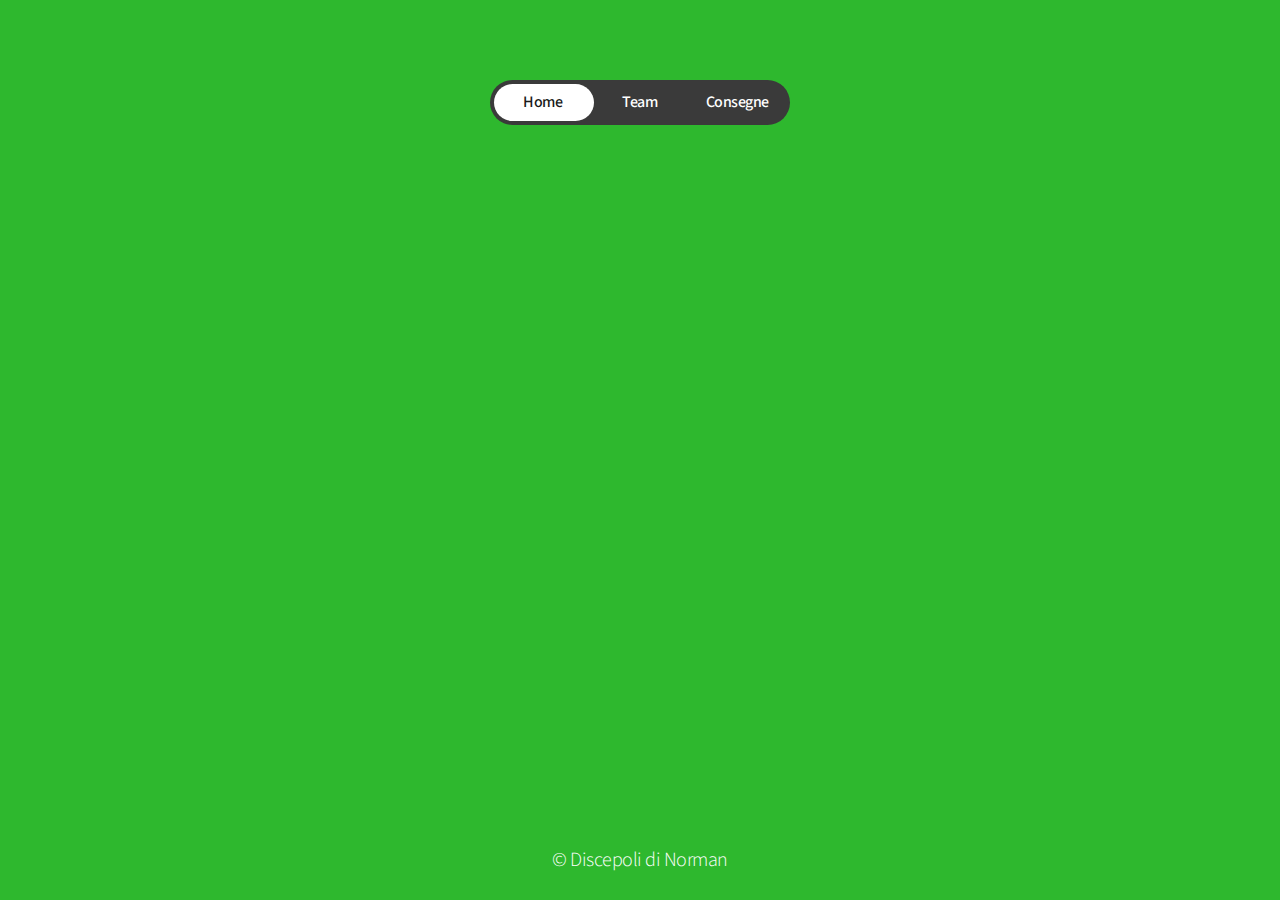
==== docs/index.html @ 9314a02c "pagine team consegne" ====
<!DOCTYPE HTML>
<!--
	Aerial by HTML5 UP
	html5up.net | @ajlkn
	Free for personal and commercial use under the CCA 3.0 license (html5up.net/license)
-->
<html>
	<head>
		<title>RePark</title>
		<meta charset="utf-8" />
		<meta name="viewport" content="width=device-width, initial-scale=1, user-scalable=no" />
		<link rel="stylesheet" href="assets/css/main.css" />
		<link rel="icon" type="image/x-icon" href="assets/css/images/favicon.ico">
		<noscript><link rel="stylesheet" href="assets/css/noscript.css" /></noscript>
	</head>
	<body class="is-preload" style="overflow: visible;">
		
		<div class="switch-container" id="switch" style="position: fixed;">
			<div class="switch-slider"></div>
			<div class="switch-options">
				<div class="switch-option active" data-option="work">Home</div>
				<div class="switch-option" data-option="info">Team</div>
				<div class="switch-option" data-option="contact">Consegne</div>
			</div>
		</div>
		

		<div class="content active" id="wrapper">
			<div id="bg"></div>

			<div id="overlay"></div>
			<div id="main">

				<!-- Header -->
					<header id="header">
						<div class="grid-container-home">	
							<div class="container-img" style="align-items: end;">
								<img  style="max-width: 100%; " src="assets/css/images/splashpc.png" alt="RePark App" />
							</div>
							<div  class="header-block">
								<h1>RePark</h1>
								<p style="font-weight: 900;" >Reimagine your park experience</p>
								<nav>
									<ul>
										<li><a href="#" class="icon brands fa-twitter"><span class="label">Twitter</span></a></li>
										<li><a href="#" class="icon brands fa-github"><span class="label">Github</span></a></li>
										<li><a href="#" class="icon solid fa-envelope"><span class="label">Email</span></a></li>
									</ul>
								</nav>
							</div>
						</div>
					</header>

				<!-- Footer -->
					<footer id="footer">
						<span class="copyright">&copy; Discepoli di Norman</span>
					</footer>

			</div>

		</div>
		<div id="team-content" class="content">
			<h2 style="color: black !important;">team Content</h2>
			<p style="color: black !important;">Questo è il contenuto della sezione Info. Qui puoi trovare informazioni generali sulla nostra azienda.Questo è il contenuto della sezione Info. Qui puoi trovare informazioni generali sulla nostra azienda.Questo è il contenuto della sezione Info. Qui puoi trovare informazioni generali sulla nostra azienda.Questo è il contenuto della sezione Info. Qui puoi trovare informazioni generali sulla nostra azienda.Questo è il contenuto della sezione Info. Qui puoi trovare informazioni generali sulla nostra azienda.Questo è il contenuto della sezione Info. Qui puoi trovare informazioni generali sulla nostra azienda.Questo è il contenuto della sezione Info. Qui puoi trovare informazioni generali sulla nostra azienda.Questo è il contenuto della sezione Info. Qui puoi trovare informazioni generali sulla nostra azienda.Questo è il contenuto della sezione Info. Qui puoi trovare informazioni generali sulla nostra azienda.Questo è il contenuto della sezione Info. Qui puoi trovare informazioni generali sulla nostra azienda.Questo è il contenuto della sezione Info. Qui puoi trovare informazioni generali sulla nostra azienda.Questo è il contenuto della sezione Info. Qui puoi trovare informazioni generali sulla nostra azienda.Questo è il contenuto della sezione Info. Qui puoi trovare informazioni generali sulla nostra azienda.Questo è il contenuto della sezione Info. Qui puoi trovare informazioni generali sulla nostra azienda.Questo è il contenuto della sezione Info. Qui puoi trovare informazioni generali sulla nostra azienda.</p>
		</div>
	
		<div id="consegne-content" class="content">
			<h2 style="color: black !important;">consegne Content</h2>
			<p style="color: black !important;">Questo è il contenuto della sezione Contact. Qui puoi trovare i nostri contatti e un modulo per raggiungerci.</p>
		</div>
		<script>
			window.onload = function() { document.body.classList.remove('is-preload'); }
			const switchEl = document.getElementById('switch');
			const sliderEl = switchEl.querySelector('.switch-slider');
			const optionsEl = switchEl.querySelectorAll('.switch-option');
			const contentEls = document.querySelectorAll('.content');

			switchEl.addEventListener('click', (e) => {
				const clickedOption = e.target.closest('.switch-option');
				if (!clickedOption) return;

				const newPosition = Array.from(optionsEl).indexOf(clickedOption);
				updateSwitch(newPosition);
				contentEls.forEach((content, index) => {
					content.classList.toggle('active', index === newPosition);
				});
			});

			function updateSwitch(position) {
				sliderEl.style.transform = `translateX(${position * 100}%)`;

				optionsEl.forEach((option, index) => {
					option.classList.toggle('active', index === position);
				});

				contentEls.forEach((content, index) => {
					content.classList.toggle('active', index === position);
				});
			}
		</script>
	</body>
</html>
---- docs/assets/css/main.css ----
@import url("https://fonts.googleapis.com/css?family=Source+Sans+Pro:300,900");
@import url("fontawesome-all.min.css");

/*
	Aerial by HTML5 UP
	html5up.net | @ajlkn
	Free for personal and commercial use under the CCA 3.0 license (html5up.net/license)
*/

html, body, div, span, applet, object,
iframe, h1, h2, h3, h4, h5, h6, p, blockquote,
pre, a, abbr, acronym, address, big, cite,
code, del, dfn, em, img, ins, kbd, q, s, samp,
small, strike, strong, sub, sup, tt, var, b,
u, i, center, dl, dt, dd, ol, ul, li, fieldset,
form, label, legend, table, caption, tbody,
tfoot, thead, tr, th, td, article, aside,
canvas, details, embed, figure, figcaption,
footer, header, hgroup, menu, nav, output, ruby,
section, summary, time, mark, audio, video {
	margin: 0;
	padding: 0;
	border: 0;
	font-size: 100%;
	font: inherit;
	vertical-align: baseline;}

article, aside, details, figcaption, figure,
footer, header, hgroup, menu, nav, section {
	display: block;}

body {
	line-height: 1;
}

ol, ul {
	list-style: none;
}

blockquote, q {
	quotes: none;
}

	blockquote:before, blockquote:after, q:before, q:after {
		content: '';
		content: none;
	}

table {
	border-collapse: collapse;
	border-spacing: 0;
}

body {
	-webkit-text-size-adjust: none;
}

mark {
	background-color: transparent;
	color: inherit;
}

input::-moz-focus-inner {
	border: 0;
	padding: 0;
}

input, select, textarea {
	-moz-appearance: none;
	-webkit-appearance: none;
	-ms-appearance: none;
	appearance: none;
}

/* Basic */

	html {
		box-sizing: border-box;
	}

	*, *:before, *:after {
		box-sizing: inherit;
	}

	body {
		background: #fff;
		overflow: hidden;
	}

		body.is-preload *, body.is-preload *:before, body.is-preload *:after {
			-moz-animation: none !important;
			-webkit-animation: none !important;
			-ms-animation: none !important;
			animation: none !important;
			-moz-transition: none !important;
			-webkit-transition: none !important;
			-ms-transition: none !important;
			transition: none !important;
		}

	body, input, select, textarea {
		color: #fff;
		font-family: 'Source Sans Pro', sans-serif;
		font-size: 15pt;
		font-weight: 300 !important;
		letter-spacing: -0.025em;
		line-height: 1.75em;
	}

	a {
		-moz-transition: border-color 0.2s ease-in-out;
		-webkit-transition: border-color 0.2s ease-in-out;
		-ms-transition: border-color 0.2s ease-in-out;
		transition: border-color 0.2s ease-in-out;
		border-bottom: dotted 1px;
		color: inherit;
		outline: 0;
		text-decoration: none;
	}

		a:hover {
			border-color: transparent;
		}

/* Icon */

	.icon {
		text-decoration: none;
		position: relative;
	}

		.icon:before {
			-moz-osx-font-smoothing: grayscale;
			-webkit-font-smoothing: antialiased;
			display: inline-block;
			font-style: normal;
			font-variant: normal;
			text-rendering: auto;
			line-height: 1;
			text-transform: none !important;
			font-family: 'Font Awesome 5 Free';
			font-weight: 400;
		}

		.icon > .label {
			display: none;
		}

		.icon.solid:before {
			font-weight: 900;
		}

		.icon.brands:before {
			font-family: 'Font Awesome 5 Brands';
		}

/* Wrapper */

	@-moz-keyframes wrapper {
		0% {
			opacity: 0;
		}

		100% {
			opacity: 1;
		}
	}

	@-webkit-keyframes wrapper {
		0% {
			opacity: 0;
		}

		100% {
			opacity: 1;
		}
	}

	@-ms-keyframes wrapper {
		0% {
			opacity: 0;
		}

		100% {
			opacity: 1;
		}
	}

	@keyframes wrapper {
		0% {
			opacity: 0;
		}

		100% {
			opacity: 1;
		}
	}

	#wrapper {
		-moz-animation: wrapper 3s forwards;
		-webkit-animation: wrapper 3s forwards;
		-ms-animation: wrapper 3s forwards;
		animation: wrapper 3s forwards;
		height: 100%;
		left: 0;
		opacity: 0;
		position: fixed;
		top: 0;
		width: 100%;
	}

/* BG */

	#bg {

		background: #2eb82e ;
		height: 100%;
		left: 0;
		opacity: 1;
		position: fixed;
		top: 0;
		background-size: 2250px auto;
		width: 6750px;
	}


/* Overlay */

	@-moz-keyframes overlay {
		0% {
			opacity: 0;
		}

		100% {
			opacity: 1;
		}
	}

	@-webkit-keyframes overlay {
		0% {
			opacity: 0;
		}

		100% {
			opacity: 1;
		}
	}

	@-ms-keyframes overlay {
		0% {
			opacity: 0;
		}

		100% {
			opacity: 1;
		}
	}

	@keyframes overlay {
		0% {
			opacity: 0;
		}

		100% {
			opacity: 1;
		}
	}

	#overlay {
		-moz-animation: overlay 1.5s 1.5s forwards;
		-webkit-animation: overlay 1.5s 1.5s forwards;
		-ms-animation: overlay 1.5s 1.5s forwards;
		animation: overlay 1.5s 1.5s forwards;
		background-attachment: fixed, fixed;
		background-image: url("images/overlay-pattern.png"), url("images/overlay.svg");
		background-position: top left, center center;
		background-repeat: repeat, no-repeat;
		background-size: auto, cover;
		height: 100%;
		left: 0;
		opacity: 0;
		position: fixed;
		top: 0;
		width: 100%;
	}

/* Main */

	#main {
		height: 100%;
		left: 0;
		position: fixed;
		text-align: center;
		top: 0;
		width: 100%;
	}

		#main:before {
			content: '';
			display: inline-block;
			height: 100%;
			margin-right: 0;
			vertical-align: middle;
			width: 1px;
		}

/* Header */

	@-moz-keyframes header {
		0% {
			-moz-transform: translate3d(0,1em,0);
			-webkit-transform: translate3d(0,1em,0);
			-ms-transform: translate3d(0,1em,0);
			transform: translate3d(0,1em,0);
			opacity: 0;
		}

		100% {
			-moz-transform: translate3d(0,0,0);
			-webkit-transform: translate3d(0,0,0);
			-ms-transform: translate3d(0,0,0);
			transform: translate3d(0,0,0);
			opacity: 1;
		}
	}

	@-webkit-keyframes header {
		0% {
			-moz-transform: translate3d(0,1em,0);
			-webkit-transform: translate3d(0,1em,0);
			-ms-transform: translate3d(0,1em,0);
			transform: translate3d(0,1em,0);
			opacity: 0;
		}

		100% {
			-moz-transform: translate3d(0,0,0);
			-webkit-transform: translate3d(0,0,0);
			-ms-transform: translate3d(0,0,0);
			transform: translate3d(0,0,0);
			opacity: 1;
		}
	}

	@-ms-keyframes header {
		0% {
			-moz-transform: translate3d(0,1em,0);
			-webkit-transform: translate3d(0,1em,0);
			-ms-transform: translate3d(0,1em,0);
			transform: translate3d(0,1em,0);
			opacity: 0;
		}

		100% {
			-moz-transform: translate3d(0,0,0);
			-webkit-transform: translate3d(0,0,0);
			-ms-transform: translate3d(0,0,0);
			transform: translate3d(0,0,0);
			opacity: 1;
		}
	}

	@keyframes header {
		0% {
			-moz-transform: translate3d(0,1em,0);
			-webkit-transform: translate3d(0,1em,0);
			-ms-transform: translate3d(0,1em,0);
			transform: translate3d(0,1em,0);
			opacity: 0;
		}

		100% {
			-moz-transform: translate3d(0,0,0);
			-webkit-transform: translate3d(0,0,0);
			-ms-transform: translate3d(0,0,0);
			transform: translate3d(0,0,0);
			opacity: 1;
		}
	}

	@-moz-keyframes nav-icons {
		0% {
			-moz-transform: translate3d(0,1em,0);
			-webkit-transform: translate3d(0,1em,0);
			-ms-transform: translate3d(0,1em,0);
			transform: translate3d(0,1em,0);
			opacity: 0;
		}

		100% {
			-moz-transform: translate3d(0,0,0);
			-webkit-transform: translate3d(0,0,0);
			-ms-transform: translate3d(0,0,0);
			transform: translate3d(0,0,0);
			opacity: 1;
		}
	}

	@-webkit-keyframes nav-icons {
		0% {
			-moz-transform: translate3d(0,1em,0);
			-webkit-transform: translate3d(0,1em,0);
			-ms-transform: translate3d(0,1em,0);
			transform: translate3d(0,1em,0);
			opacity: 0;
		}

		100% {
			-moz-transform: translate3d(0,0,0);
			-webkit-transform: translate3d(0,0,0);
			-ms-transform: translate3d(0,0,0);
			transform: translate3d(0,0,0);
			opacity: 1;
		}
	}

	@-ms-keyframes nav-icons {
		0% {
			-moz-transform: translate3d(0,1em,0);
			-webkit-transform: translate3d(0,1em,0);
			-ms-transform: translate3d(0,1em,0);
			transform: translate3d(0,1em,0);
			opacity: 0;
		}

		100% {
			-moz-transform: translate3d(0,0,0);
			-webkit-transform: translate3d(0,0,0);
			-ms-transform: translate3d(0,0,0);
			transform: translate3d(0,0,0);
			opacity: 1;
		}
	}

	@keyframes nav-icons {
		0% {
			-moz-transform: translate3d(0,1em,0);
			-webkit-transform: translate3d(0,1em,0);
			-ms-transform: translate3d(0,1em,0);
			transform: translate3d(0,1em,0);
			opacity: 0;
		}

		100% {
			-moz-transform: translate3d(0,0,0);
			-webkit-transform: translate3d(0,0,0);
			-ms-transform: translate3d(0,0,0);
			transform: translate3d(0,0,0);
			opacity: 1;
		}
	}

	#header {
		-moz-animation: header 1s 0.25s forwards;
		-webkit-animation: header 1s 0.25s forwards;
		-ms-animation: header 1s 0.25s forwards;
		animation: header 1s 0.25s forwards;
		-moz-backface-visibility: hidden;
		-webkit-backface-visibility: hidden;
		-ms-backface-visibility: hidden;
		backface-visibility: hidden;
		-moz-transform: translate3d(0,0,0);
		-webkit-transform: translate3d(0,0,0);
		-ms-transform: translate3d(0,0,0);
		transform: translate3d(0,0,0);
		cursor: default;
		display: inline-block;
		opacity: 0;
		position: relative;
		top: 2em;
		vertical-align: middle;
		width: 90%;
	}


		#header h1 {
			font-size: 4.35em;
			font-weight: 900;
			letter-spacing: -0.035em;
			line-height: 1em;
		}

		#header p {
			font-size: 1.25em;
			margin: 0.75em 0 0.25em 0;
			opacity: 0.75;
		}

		#header nav {
			margin: 1.5em 0 0 0;
		}

			#header nav li {
				-moz-animation: nav-icons 0.5s ease-in-out forwards;
				-webkit-animation: nav-icons 0.5s ease-in-out forwards;
				-ms-animation: nav-icons 0.5s ease-in-out forwards;
				animation: nav-icons 0.5s ease-in-out forwards;
				-moz-backface-visibility: hidden;
				-webkit-backface-visibility: hidden;
				-ms-backface-visibility: hidden;
				backface-visibility: hidden;
				-moz-transform: translate3d(0,0,0);
				-webkit-transform: translate3d(0,0,0);
				-ms-transform: translate3d(0,0,0);
				transform: translate3d(0,0,0);
				display: inline-block;
				height: 5.35em;
				line-height: 5.885em;
				opacity: 0;
				position: relative;
				top: 0;
				width: 5.35em;
			}

				#header nav li:nth-child(1) {
					-moz-animation-delay: 0.5s;
					-webkit-animation-delay: 0.5s;
					-ms-animation-delay: 0.5s;
					animation-delay: 0.5s;
				}

				#header nav li:nth-child(2) {
					-moz-animation-delay: 0.75s;
					-webkit-animation-delay: 0.75s;
					-ms-animation-delay: 0.75s;
					animation-delay: 0.75s;
				}

				#header nav li:nth-child(3) {
					-moz-animation-delay: 1s;
					-webkit-animation-delay: 1s;
					-ms-animation-delay: 1s;
					animation-delay: 1s;
				}

				#header nav li:nth-child(4) {
					-moz-animation-delay: 1.25s;
					-webkit-animation-delay: 1.25s;
					-ms-animation-delay: 1.25s;
					animation-delay: 1.25s;
				}

				#header nav li:nth-child(5) {
					-moz-animation-delay: 1.5s;
					-webkit-animation-delay: 1.5s;
					-ms-animation-delay: 1.5s;
					animation-delay: 1.5s;
				}

				#header nav li:nth-child(6) {
					-moz-animation-delay: 1.75s;
					-webkit-animation-delay: 1.75s;
					-ms-animation-delay: 1.75s;
					animation-delay: 1.75s;
				}

				#header nav li:nth-child(7) {
					-moz-animation-delay: 2s;
					-webkit-animation-delay: 2s;
					-ms-animation-delay: 2s;
					animation-delay: 2s;
				}

				#header nav li:nth-child(8) {
					-moz-animation-delay: 2.25s;
					-webkit-animation-delay: 2.25s;
					-ms-animation-delay: 2.25s;
					animation-delay: 2.25s;
				}

				#header nav li:nth-child(9) {
					-moz-animation-delay: 2.5s;
					-webkit-animation-delay: 2.5s;
					-ms-animation-delay: 2.5s;
					animation-delay: 2.5s;
				}

				#header nav li:nth-child(10) {
					-moz-animation-delay: 2.75s;
					-webkit-animation-delay: 2.75s;
					-ms-animation-delay: 2.75s;
					animation-delay: 2.75s;
				}

			#header nav a {
				-webkit-tap-highlight-color: rgba(0, 0, 0, 0);
				-webkit-touch-callout: none;
				border: 0;
				display: inline-block;
			}

				#header nav a:before {
					-moz-transition: all 0.2s ease-in-out;
					-webkit-transition: all 0.2s ease-in-out;
					-ms-transition: all 0.2s ease-in-out;
					transition: all 0.2s ease-in-out;
					border-radius: 100%;
					border: solid 1px #fff;
					display: block;
					font-size: 1.75em;
					height: 2.5em;
					line-height: 2.5em;
					position: relative;
					text-align: center;
					top: 0;
					width: 2.5em;
				}

				#header nav a:hover {
					font-size: 1.1em;
				}

					#header nav a:hover:before {
						background-color: rgba(255, 255, 255, 0.175);
						color: #fff;
					}

				#header nav a:active {
					font-size: 0.95em;
					background: none;
				}

					#header nav a:active:before {
						background-color: rgba(255, 255, 255, 0.35);
						color: #fff;
					}

				#header nav a span {
					display: none;
				}

/* Footer */

	#footer {
		bottom: 0;
		cursor: default;
		height: 6em;
		left: 0;
		line-height: 8em;
		position: absolute;
		text-align: center;
		width: 100%;
	}

/* Wide */

	@media screen and (max-width: 625px) {

		/* Basic */

			body, input, select, textarea {
				font-size: 13pt;
			}

		/* BG */

			@-moz-keyframes bg {
				0% {
					-moz-transform: translate3d(0,0,0);
					-webkit-transform: translate3d(0,0,0);
					-ms-transform: translate3d(0,0,0);
					transform: translate3d(0,0,0);
				}

				100% {
					-moz-transform: translate3d(-1500px,0,0);
					-webkit-transform: translate3d(-1500px,0,0);
					-ms-transform: translate3d(-1500px,0,0);
					transform: translate3d(-1500px,0,0);
				}

	}

		@-webkit-keyframes bg {
			0% {
				-moz-transform: translate3d(0,0,0);
				-webkit-transform: translate3d(0,0,0);
				-ms-transform: translate3d(0,0,0);
				transform: translate3d(0,0,0);
			}

			100% {
				-moz-transform: translate3d(-1500px,0,0);
				-webkit-transform: translate3d(-1500px,0,0);
				-ms-transform: translate3d(-1500px,0,0);
				transform: translate3d(-1500px,0,0);
			}
			}

		@-ms-keyframes bg {
			0% {
				-moz-transform: translate3d(0,0,0);
				-webkit-transform: translate3d(0,0,0);
				-ms-transform: translate3d(0,0,0);
				transform: translate3d(0,0,0);
			}

			100% {
				-moz-transform: translate3d(-1500px,0,0);
				-webkit-transform: translate3d(-1500px,0,0);
				-ms-transform: translate3d(-1500px,0,0);
				transform: translate3d(-1500px,0,0);
			}
		}

		@keyframes bg {
			0% {
				-moz-transform: translate3d(0,0,0);
				-webkit-transform: translate3d(0,0,0);
				-ms-transform: translate3d(0,0,0);
				transform: translate3d(0,0,0);
			}

			100% {
				-moz-transform: translate3d(-1500px,0,0);
				-webkit-transform: translate3d(-1500px,0,0);
				-ms-transform: translate3d(-1500px,0,0);
				transform: translate3d(-1500px,0,0);
			}
		}

		#bg {
			background-size: 1500px auto;
			width: 4500px;
		} }

/* Normal */

	@media screen and (max-width: 625px) {

		/* Basic */

			body, input, select, textarea {
				font-size: 12pt;
			}

		/* BG */

			@-moz-keyframes bg {
				0% {
					-moz-transform: translate3d(0,0,0);
					-webkit-transform: translate3d(0,0,0);
					-ms-transform: translate3d(0,0,0);
					transform: translate3d(0,0,0);
				}

				100% {
					-moz-transform: translate3d(-750px,0,0);
					-webkit-transform: translate3d(-750px,0,0);
					-ms-transform: translate3d(-750px,0,0);
					transform: translate3d(-750px,0,0);
				}

	}

		@-webkit-keyframes bg {
			0% {
				-moz-transform: translate3d(0,0,0);
				-webkit-transform: translate3d(0,0,0);
				-ms-transform: translate3d(0,0,0);
				transform: translate3d(0,0,0);
			}

			100% {
				-moz-transform: translate3d(-750px,0,0);
				-webkit-transform: translate3d(-750px,0,0);
				-ms-transform: translate3d(-750px,0,0);
				transform: translate3d(-750px,0,0);
			}
			}

		@-ms-keyframes bg {
			0% {
				-moz-transform: translate3d(0,0,0);
				-webkit-transform: translate3d(0,0,0);
				-ms-transform: translate3d(0,0,0);
				transform: translate3d(0,0,0);
			}

			100% {
				-moz-transform: translate3d(-750px,0,0);
				-webkit-transform: translate3d(-750px,0,0);
				-ms-transform: translate3d(-750px,0,0);
				transform: translate3d(-750px,0,0);
			}
		}

		@keyframes bg {
			0% {
				-moz-transform: translate3d(0,0,0);
				-webkit-transform: translate3d(0,0,0);
				-ms-transform: translate3d(0,0,0);
				transform: translate3d(0,0,0);
			}

			100% {
				-moz-transform: translate3d(-750px,0,0);
				-webkit-transform: translate3d(-750px,0,0);
				-ms-transform: translate3d(-750px,0,0);
				transform: translate3d(-750px,0,0);
			}
		}

		#bg {
			background-size: 750px auto;
			width: 2250px;
		} }

/* Mobile */

	@media screen and (max-width: 625px) {

		/* Basic */

			body {
				min-width: 320px;
			}

			body, input, select, textarea {
				font-size: 11pt;
			}

		/* BG */

			@-moz-keyframes bg {
				0% {
					-moz-transform: translate3d(0,0,0);
					-webkit-transform: translate3d(0,0,0);
					-ms-transform: translate3d(0,0,0);
					transform: translate3d(0,0,0);
				}

				100% {
					-moz-transform: translate3d(-300px,0,0);
					-webkit-transform: translate3d(-300px,0,0);
					-ms-transform: translate3d(-300px,0,0);
					transform: translate3d(-300px,0,0);
				}

	}

		@-webkit-keyframes bg {
			0% {
				-moz-transform: translate3d(0,0,0);
				-webkit-transform: translate3d(0,0,0);
				-ms-transform: translate3d(0,0,0);
				transform: translate3d(0,0,0);
			}

			100% {
				-moz-transform: translate3d(-300px,0,0);
				-webkit-transform: translate3d(-300px,0,0);
				-ms-transform: translate3d(-300px,0,0);
				transform: translate3d(-300px,0,0);
			}
			}

		@-ms-keyframes bg {
			0% {
				-moz-transform: translate3d(0,0,0);
				-webkit-transform: translate3d(0,0,0);
				-ms-transform: translate3d(0,0,0);
				transform: translate3d(0,0,0);
			}

			100% {
				-moz-transform: translate3d(-300px,0,0);
				-webkit-transform: translate3d(-300px,0,0);
				-ms-transform: translate3d(-300px,0,0);
				transform: translate3d(-300px,0,0);
			}
		}

		@keyframes bg {
			0% {
				-moz-transform: translate3d(0,0,0);
				-webkit-transform: translate3d(0,0,0);
				-ms-transform: translate3d(0,0,0);
				transform: translate3d(0,0,0);
			}

			100% {
				-moz-transform: translate3d(-300px,0,0);
				-webkit-transform: translate3d(-300px,0,0);
				-ms-transform: translate3d(-300px,0,0);
				transform: translate3d(-300px,0,0);
			}
		}

		#bg {
			background-size: 300px auto;
			width: 900px;
		}

	/* Header */

		#header h1 {
			font-size: 2.5em;
		}

		#header p {
			font-size: 1em;
		}

		#header nav {
			font-size: 1em;
		}

			#header nav a:hover {
				font-size: 1em;
			}

			#header nav a:active {
				font-size: 1em;
			} }

/* Mobile (Portrait) */

	@media screen and (max-width: 625px) {

		/* BG */

			@-moz-keyframes bg {
				0% {
					-moz-transform: translate3d(0,0,0);
					-webkit-transform: translate3d(0,0,0);
					-ms-transform: translate3d(0,0,0);
					transform: translate3d(0,0,0);
				}

				100% {
					-moz-transform: translate3d(-412.5px,0,0);
					-webkit-transform: translate3d(-412.5px,0,0);
					-ms-transform: translate3d(-412.5px,0,0);
					transform: translate3d(-412.5px,0,0);
				}

	}

		@-webkit-keyframes bg {
			0% {
				-moz-transform: translate3d(0,0,0);
				-webkit-transform: translate3d(0,0,0);
				-ms-transform: translate3d(0,0,0);
				transform: translate3d(0,0,0);
			}

			100% {
				-moz-transform: translate3d(-412.5px,0,0);
				-webkit-transform: translate3d(-412.5px,0,0);
				-ms-transform: translate3d(-412.5px,0,0);
				transform: translate3d(-412.5px,0,0);
			}
			}

		@-ms-keyframes bg {
			0% {
				-moz-transform: translate3d(0,0,0);
				-webkit-transform: translate3d(0,0,0);
				-ms-transform: translate3d(0,0,0);
				transform: translate3d(0,0,0);
			}

			100% {
				-moz-transform: translate3d(-412.5px,0,0);
				-webkit-transform: translate3d(-412.5px,0,0);
				-ms-transform: translate3d(-412.5px,0,0);
				transform: translate3d(-412.5px,0,0);
			}
		}

		@keyframes bg {
			0% {
				-moz-transform: translate3d(0,0,0);
				-webkit-transform: translate3d(0,0,0);
				-ms-transform: translate3d(0,0,0);
				transform: translate3d(0,0,0);
			}

			100% {
				-moz-transform: translate3d(-412.5px,0,0);
				-webkit-transform: translate3d(-412.5px,0,0);
				-ms-transform: translate3d(-412.5px,0,0);
				transform: translate3d(-412.5px,0,0);
			}
		}

		#bg {
			background-size: 412.5px auto;
			width: 1237.5px;
		}

	/* Header */

		#header nav {
			padding: 0 1em;
		} }
		@media (max-width: 625px) {
			#header nav {
				padding: 0 0em;
			} 
		}




        .switch-container {
            background: rgb(58 58 58);
            border-radius: 100px;
            padding: 4px;
            position: relative;
            width: 300px;
            height: 45px;
			margin-left: calc(50% - 150px);
			margin-top: 80px;
			z-index: 10000;
            cursor: pointer;
        }

        .switch-slider {
            position: absolute;
            background: white;
            width:100px;
            height: calc(100% - 8px);
            border-radius: 100px;
            transition: transform 0.3s ease;
        }

        .switch-slider.center {
            transform: translateX(96%);
        }

        .switch-slider.right {
            transform: translateX(200%);
			padding-right: 5px;
			width:97px;
        }

        .switch-options {
            position: relative;
            display: flex;
            height: 100%;
        }

        .switch-option {
            flex: 1;
            display: flex;
            align-items: center;
            justify-content: center;
            color: white;
            font-size: 16px;
            font-weight: 500;
            z-index: 1000000000;
            transition: color 0.3s ease;
        }

        .switch-option.active {
            color: #1a1a1a;
        }
		.grid-container-home {
			display: grid;
			grid-template-columns: repeat(2, 1fr);
			gap: 10px;
		}
		@media (max-width: 625px) {
			.grid-container-home {
				display: grid;
				grid-template-columns: 1fr;
				gap: 10px;
			}
			.header-block{
				text-align: center;
				align-items: center;
			}
		}
		
		.grid-item {
			padding: 0px; /* Padding interno */
			text-align: center; /* Allineamento del testo */
		}
		
		
		@media (min-width: 625px) {
			.container-img{
				padding: 0px 80px 150px 20px;
			}
		}

		.header-block{
			text-align: left;
		}

		@media (max-width: 625px) {
			.header-block{
				text-align: center;
				align-items: center;
			}
		}

		.content {
            background: rgba(255, 255, 255, 0.1);
            padding: 20px;
            border-radius: 10px;
            max-width: 600px;
            width: 100%;
            display: none;
        }

        .content.active {
            display: contents;
        }
---- docs/assets/css/noscript.css ----
/*
	Aerial by HTML5 UP
	html5up.net | @ajlkn
	Free for personal and commercial use under the CCA 3.0 license (html5up.net/license)
*/

/* Wrapper */

	#wrapper {
		opacity: 1 !important;
	}

/* Overlay */

	#overlay {
		opacity: 1 !important;
	}

/* Header */

	#header {
		opacity: 1 !important;
	}

		#header nav li {
			opacity: 1 !important;
		}
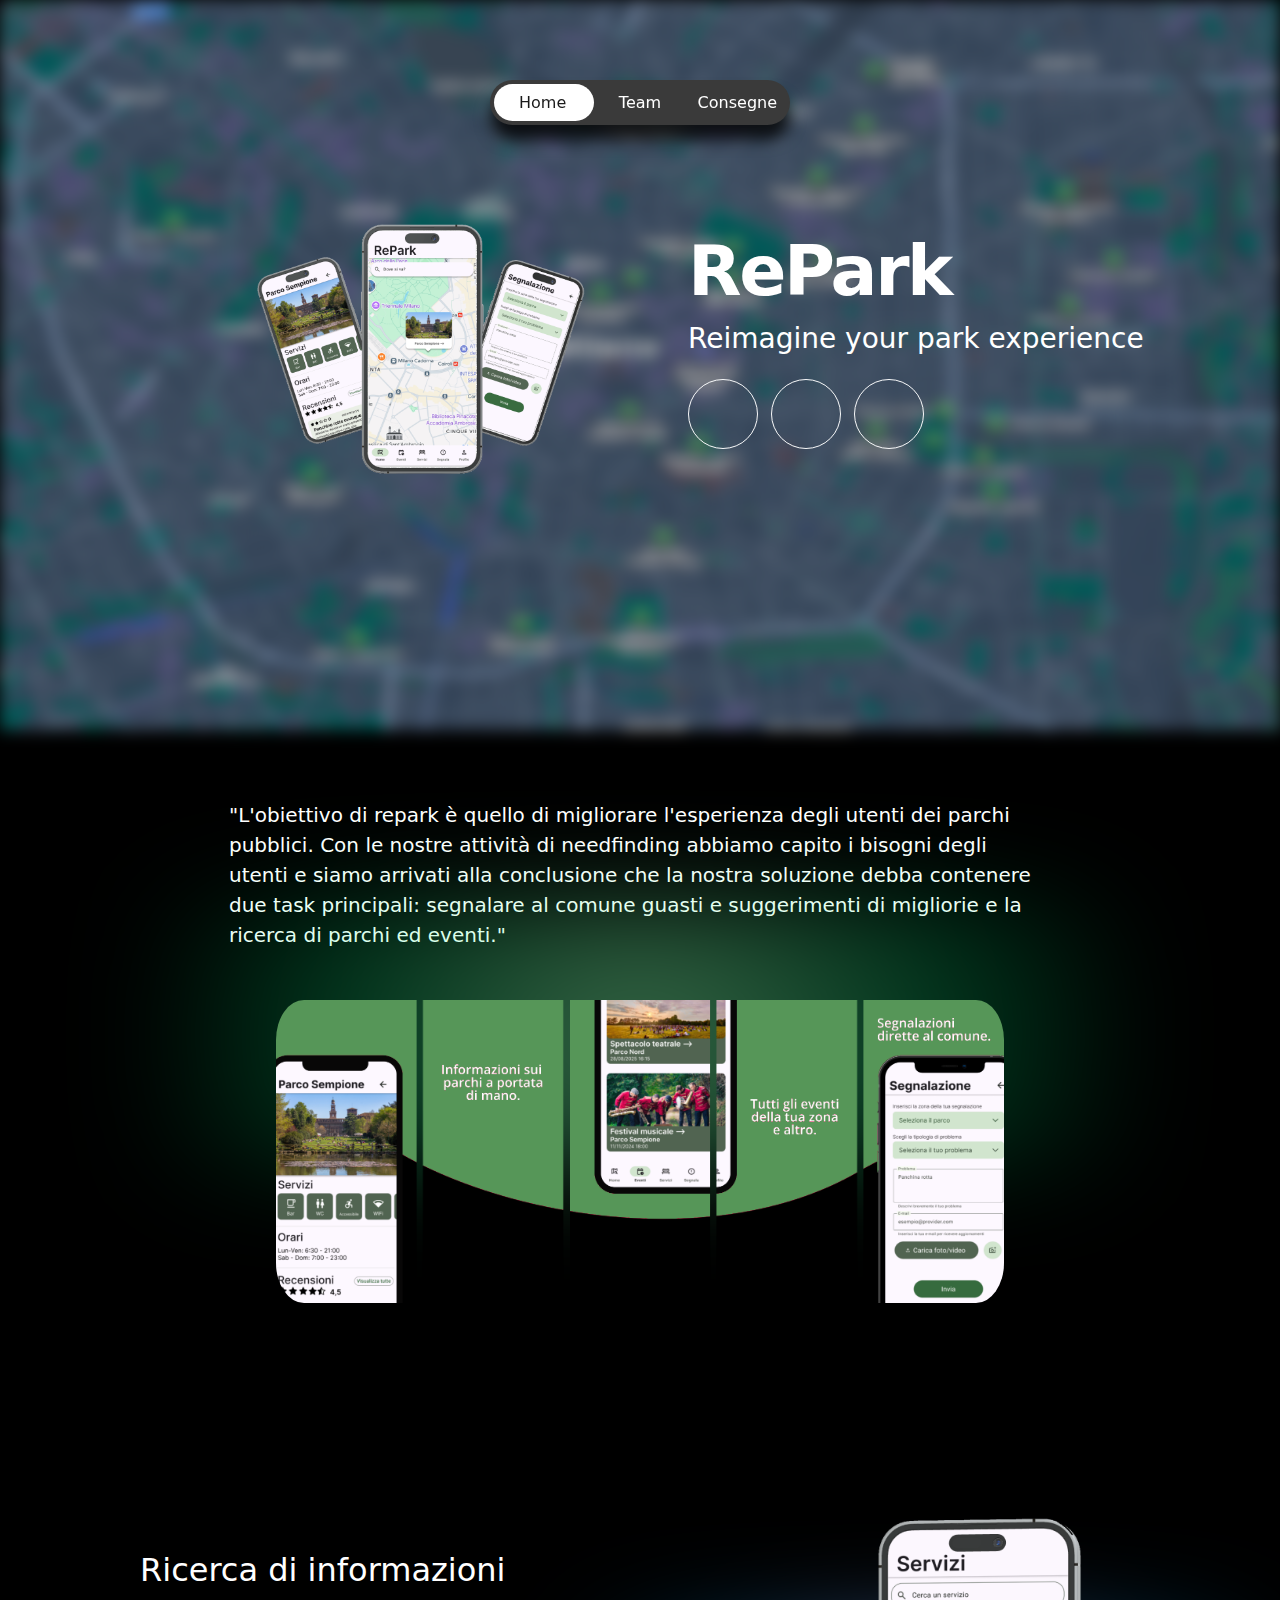
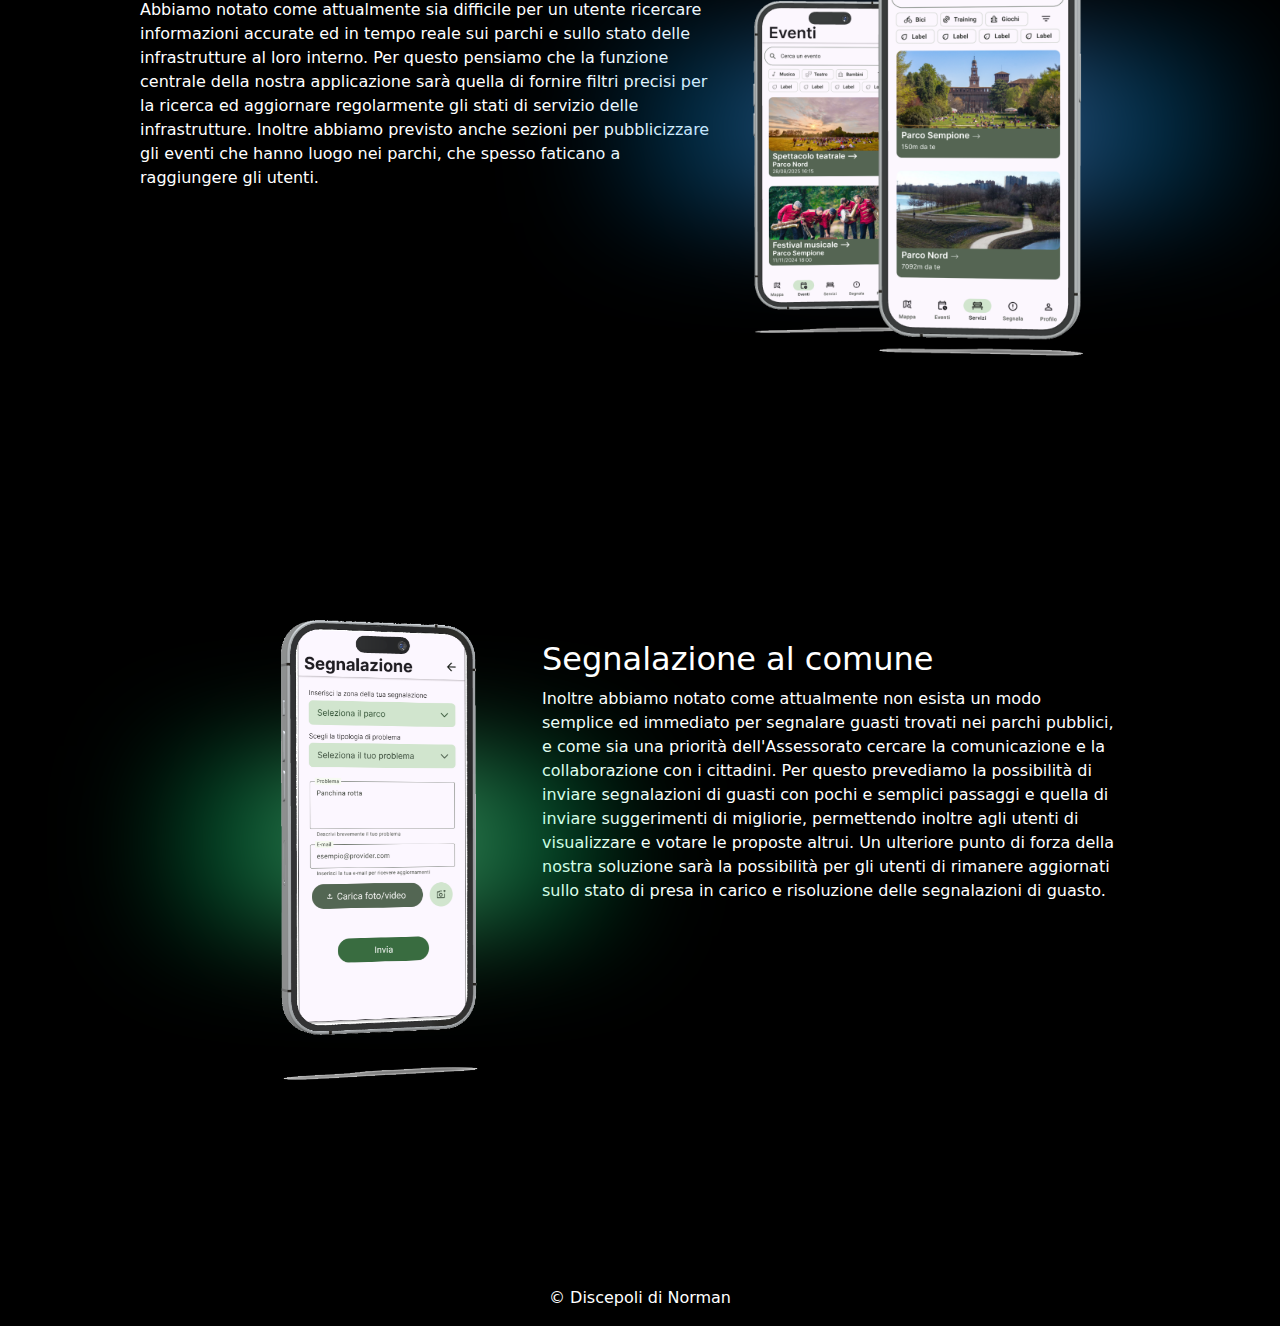
==== commit 0fee738b: "FINAL FLAAAASH" ====
--- a/docs/index.html
+++ b/docs/index.html
@@ -1,102 +1,219 @@
-<!DOCTYPE HTML>
-<!--
-	Aerial by HTML5 UP
-	html5up.net | @ajlkn
-	Free for personal and commercial use under the CCA 3.0 license (html5up.net/license)
--->
-<html>
-	<head>
-		<title>RePark</title>
-		<meta charset="utf-8" />
-		<meta name="viewport" content="width=device-width, initial-scale=1, user-scalable=no" />
-		<link rel="stylesheet" href="assets/css/main.css" />
-		<link rel="icon" type="image/x-icon" href="assets/css/images/favicon.ico">
-		<noscript><link rel="stylesheet" href="assets/css/noscript.css" /></noscript>
-	</head>
-	<body class="is-preload" style="overflow: visible;">
-		
-		<div class="switch-container" id="switch" style="position: fixed;">
-			<div class="switch-slider"></div>
-			<div class="switch-options">
-				<div class="switch-option active" data-option="work">Home</div>
-				<div class="switch-option" data-option="info">Team</div>
-				<div class="switch-option" data-option="contact">Consegne</div>
-			</div>
-		</div>
-		
-
-		<div class="content active" id="wrapper">
-			<div id="bg"></div>
-
-			<div id="overlay"></div>
-			<div id="main">
-
-				<!-- Header -->
-					<header id="header">
-						<div class="grid-container-home">	
-							<div class="container-img" style="align-items: end;">
-								<img  style="max-width: 100%; " src="assets/css/images/splashpc.png" alt="RePark App" />
-							</div>
-							<div  class="header-block">
-								<h1>RePark</h1>
-								<p style="font-weight: 900;" >Reimagine your park experience</p>
-								<nav>
-									<ul>
-										<li><a href="#" class="icon brands fa-twitter"><span class="label">Twitter</span></a></li>
-										<li><a href="#" class="icon brands fa-github"><span class="label">Github</span></a></li>
-										<li><a href="#" class="icon solid fa-envelope"><span class="label">Email</span></a></li>
-									</ul>
-								</nav>
-							</div>
-						</div>
-					</header>
-
-				<!-- Footer -->
-					<footer id="footer">
-						<span class="copyright">&copy; Discepoli di Norman</span>
-					</footer>
-
-			</div>
-
-		</div>
-		<div id="team-content" class="content">
-			<h2 style="color: black !important;">team Content</h2>
-			<p style="color: black !important;">Questo è il contenuto della sezione Info. Qui puoi trovare informazioni generali sulla nostra azienda.Questo è il contenuto della sezione Info. Qui puoi trovare informazioni generali sulla nostra azienda.Questo è il contenuto della sezione Info. Qui puoi trovare informazioni generali sulla nostra azienda.Questo è il contenuto della sezione Info. Qui puoi trovare informazioni generali sulla nostra azienda.Questo è il contenuto della sezione Info. Qui puoi trovare informazioni generali sulla nostra azienda.Questo è il contenuto della sezione Info. Qui puoi trovare informazioni generali sulla nostra azienda.Questo è il contenuto della sezione Info. Qui puoi trovare informazioni generali sulla nostra azienda.Questo è il contenuto della sezione Info. Qui puoi trovare informazioni generali sulla nostra azienda.Questo è il contenuto della sezione Info. Qui puoi trovare informazioni generali sulla nostra azienda.Questo è il contenuto della sezione Info. Qui puoi trovare informazioni generali sulla nostra azienda.Questo è il contenuto della sezione Info. Qui puoi trovare informazioni generali sulla nostra azienda.Questo è il contenuto della sezione Info. Qui puoi trovare informazioni generali sulla nostra azienda.Questo è il contenuto della sezione Info. Qui puoi trovare informazioni generali sulla nostra azienda.Questo è il contenuto della sezione Info. Qui puoi trovare informazioni generali sulla nostra azienda.Questo è il contenuto della sezione Info. Qui puoi trovare informazioni generali sulla nostra azienda.</p>
-		</div>
-	
-		<div id="consegne-content" class="content">
-			<h2 style="color: black !important;">consegne Content</h2>
-			<p style="color: black !important;">Questo è il contenuto della sezione Contact. Qui puoi trovare i nostri contatti e un modulo per raggiungerci.</p>
-		</div>
-		<script>
-			window.onload = function() { document.body.classList.remove('is-preload'); }
-			const switchEl = document.getElementById('switch');
-			const sliderEl = switchEl.querySelector('.switch-slider');
-			const optionsEl = switchEl.querySelectorAll('.switch-option');
-			const contentEls = document.querySelectorAll('.content');
-
-			switchEl.addEventListener('click', (e) => {
-				const clickedOption = e.target.closest('.switch-option');
-				if (!clickedOption) return;
-
-				const newPosition = Array.from(optionsEl).indexOf(clickedOption);
-				updateSwitch(newPosition);
-				contentEls.forEach((content, index) => {
-					content.classList.toggle('active', index === newPosition);
-				});
-			});
-
-			function updateSwitch(position) {
-				sliderEl.style.transform = `translateX(${position * 100}%)`;
-
-				optionsEl.forEach((option, index) => {
-					option.classList.toggle('active', index === position);
-				});
-
-				contentEls.forEach((content, index) => {
-					content.classList.toggle('active', index === position);
-				});
-			}
-		</script>
-	</body>
-</html>
+<!DOCTYPE html>
+<html lang="en" dir="ltr">
+    <head>
+      <meta charset="utf-8">
+      <title>RePark</title>
+      <link rel="icon" type="image/x-icon" href="assets/css/images/favicon.ico">
+
+      <!-- bootstrap css e js -->
+      <link href="https://cdn.jsdelivr.net/npm/bootstrap@5.3.3/dist/css/bootstrap.min.css" rel="stylesheet" integrity="sha384-QWTKZyjpPEjISv5WaRU9OFeRpok6YctnYmDr5pNlyT2bRjXh0JMhjY6hW+ALEwIH" crossorigin="anonymous">
+      <script src="https://cdn.jsdelivr.net/npm/bootstrap@5.3.3/dist/js/bootstrap.bundle.min.js" integrity="sha384-YvpcrYf0tY3lHB60NNkmXc5s9fDVZLESaAA55NDzOxhy9GkcIdslK1eN7N6jIeHz" crossorigin="anonymous"></script>
+
+      <!-- main css -->
+      <link rel="stylesheet" href="assets/css/main2.css" />
+
+      <!-- fontawesome -->
+      <script src="https://kit.fontawesome.com/7d62d2f55f.js" crossorigin="anonymous"></script>
+    </head>
+    <body>
+      <div class="switch-container" id="switch" style="position: fixed;">
+  			<div class="switch-slider"></div>
+  			<div class="switch-options">
+  				<div class="switch-option active" data-option="work">Home</div>
+  				<div class="switch-option" data-option="info">Team</div>
+  				<div class="switch-option" data-option="contact">Consegne</div>
+  			</div>
+  		</div>
+
+        <div class="content active">
+          <img class="mapbg" src="assets/css/images/mappa.png" alt="Mappa" style="position: absolute; top: 0; left: 0; width: 100%; height: 730px; z-index: -1; filter: blur(8px);">
+
+          <div class="container-fluid" style="padding-top:220px; color: rgb(255, 255, 255);">
+
+              <div class="row">
+
+                <!-- immagine repark -->
+                <div class="col-lg px-5 text-center">
+                  <div class="row imagehome" >
+                    <div class="col-3 col-lg-2"></div>
+                    <img  class="col-7 col-lg-9 image" src="assets/css/images/ayo.png" alt="RePark App" />
+                  </div>
+                </div>
+
+                <!-- titolo e bottoni -->
+                <div class="col-lg my-5 mt-lg-0 px-5 px-lg-0 pt-3">
+                  <div class="row">
+                    <div class="col-2 col-lg-0"></div>
+                    <div class="col-8 col-lg-12">
+                      <h1 class="title">RePark</h1>
+                      <h3 class="mt-3">Reimagine your park experience</h3>
+                      <button type="button" class="github btn btn-xl btn-outline-light btn-circle mt-3 "><i class="fa-brands fa-github"></i></button>
+                      <button type="button" class="figma1 btn btn-xl btn-outline-light btn-circle mt-3 mx-2"><i class="fa-brands fa-github"></i></button>
+                      <button type="button" class="figma2 btn btn-xl btn-outline-light btn-circle mt-3 "><i class="fa-brands fa-figma"></i></button>
+                    </div>
+                    <div class="col-2 col-lg-0"></div>
+                  </div>
+                </div>
+
+              </div>
+
+              <!-- descrizione progetto -->
+              <div class="row  " style="margin-left:calc(50% - 600px); width:1200px; margin-top:300px; margin-bottom: 100px;" >
+                <div class="col px-5" >
+                  
+                  <div class="row justify-content-center" style="margin-bottom:200px; position: relative; z-index: 1;">
+                    <div class="col-9">
+                      <p style="font-size: 20px; margin-bottom: 50px; z-index: 1;">"L'obiettivo di repark è quello di migliorare l'esperienza degli utenti dei parchi pubblici. Con le nostre attività di needfinding abbiamo capito i bisogni degli utenti e siamo arrivati alla conclusione che la nostra soluzione debba contenere due task principali: segnalare al comune guasti e suggerimenti di migliorie e la ricerca di parchi ed eventi."</p>
+                    </div>
+                    <div class="gradient-bg3"></div>
+                    <img class="col-8" src="assets/css/images/start.png" alt="Immagine di sfondo" style=" border-radius: 40px; z-index: 1;">
+                  </div>
+                  <div class="row justify-content-center"></div>
+                    
+                  </div>
+                  <div class="row" style="margin-bottom:200px; position: relative; z-index: 1;">
+                    <div class="col-7 mt-5" style="padding-left:100px;">
+                      <h2>Ricerca di informazioni</h2>
+                      <p>
+                        Abbiamo notato come attualmente sia difficile per un utente ricercare informazioni accurate ed in tempo reale sui parchi e sullo stato delle infrastrutture al loro interno. Per questo pensiamo che la funzione centrale della nostra applicazione sarà quella di fornire filtri precisi per la ricerca ed aggiornare regolarmente gli stati di servizio delle infrastrutture. Inoltre abbiamo previsto anche sezioni per pubblicizzare gli eventi che hanno luogo nei parchi, che spesso faticano a raggiungere gli utenti.
+                      </p>
+                    </div>
+                    <img class="col-4 col-lg-4 image" src="assets/css/images/Info_sm.png" alt="" style="z-index: 1;">
+                    <!-- Gradient Background -->
+                    <div class="gradient-bg"></div>
+                  </div>
+                  
+                  <div class="row justify-content-end mt-5" style="margin-bottom:100px; position: relative; z-index: 1;">
+                    <img class="col-4 col-lg-3 image" src="assets/css/images/report.png" alt=""style="z-index: 1;">
+                    <div class="col-7 mt-4" style="padding-right:100px;">
+                      <h2>Segnalazione al comune</h2>
+                      <p>
+                        Inoltre abbiamo notato come attualmente non esista un modo semplice ed immediato per segnalare guasti trovati nei parchi pubblici, e come sia una priorità dell'Assessorato cercare la comunicazione e la collaborazione con i cittadini. Per questo prevediamo la possibilità di inviare segnalazioni di guasti con pochi e semplici passaggi e quella di inviare suggerimenti di migliorie, permettendo inoltre agli utenti di visualizzare e votare le proposte altrui. Un ulteriore punto di forza della nostra soluzione sarà la possibilità per gli utenti di rimanere aggiornati sullo stato di presa in carico e risoluzione delle segnalazioni di guasto.
+                      </p>
+                    </div>
+                    <div class="gradient-bg2"></div>
+                  </div>
+
+                </div>
+              </div>
+
+              <!-- footer -->
+              <div class="row text-center">
+                <div class="col">
+                  <p class="">&copy; Discepoli di Norman</p>
+                </div>
+              </div>
+
+          </div>
+
+
+        </div>
+
+  		<div id="team-content" class="content">
+  			<div class="image-container">
+  				<img src="assets/css/images/beatles.JPG" alt="Beatles"  style="position: absolute; top: 150px; left: 0; width: 100%; height: 650px; z-index: -1; filter: blur(8px);" class="beatles">
+  				<div class="gradient-overlay"></div>
+  			</div>
+
+        <div class="container-fluid" style="padding-top:220px;">
+
+          <div class="row text-center justify-content-center">
+            <div class="col">
+              <h1 class="title">I Discepoli di Norman</h1>
+            </div>
+          </div>
+          <div class="row text-center justify-content-center mt-3">
+            <div class="col-8">
+              <h4>“Engineers and businesspeople are trained to solve problems. Designers are trained to discover the real problems. A brilliant solution to the wrong problem can be worse than no solution at all: solve the correct problem.” - Donald A. Norman</p>
+            </div>
+          </div>
+
+          <div class="row justify-content-center" style="padding-top:270px; margin-bottom: 150px;">
+            <div class="col-8" style="position: relative; z-index: 1;">
+              <div class="row row-cols-2 row-cols-lg-2" style="z-index: 1;">
+                <div class="col mb-5" style="z-index: 1;">
+                  <div class="card p-1" style="width: 100%; background-color: rgb(28, 28, 28); border-radius: 25px;">
+                    <img class="card-img-top" src="assets/css/images/beatles.JPG" alt="Card image cap">
+                    <div class="card-body">
+                      <p style="color: white;"><b>"The Normans"</b></p>
+                    </div>
+                  </div>
+                </div>
+                <div class="col mb-5" style="z-index: 1;">
+                  <div class="card p-1" style="width: 100%; background-color: rgb(28, 28, 28); border-radius: 25px;">
+                    <img class="card-img-top" src="assets/css/images/group_photo2.png" alt="Card image cap">
+                    <div class="card-body">
+                      <p style="color: white;"><b>Norman's coffee maker</b></p>
+                    </div>
+                  </div>
+                </div>
+                <div class="col mb-5" style="z-index: 1;">
+                  <div class="card p-1" style="width: 100%; background-color: rgb(28, 28, 28); border-radius: 25px;">
+                    <img class="card-img-top" src="assets/css/images/group_photo1.png" alt="Card image cap">
+                    <div class="card-body">
+                      <p style="color: white;"><b>Webex class</b></p>
+                    </div>
+                  </div>
+                </div>
+                <div class="col mb-5" style="z-index: 1;">
+                  <div class="card p-1" style="width: 100%; background-color: rgb(28, 28, 28); border-radius: 25px;">
+                    <img class="card-img-top" src="assets/css/images/group_photo3.png" alt="Card image cap">
+                    <div class="card-body">
+                      <p style="color: white;"><b>Ginew squad</b></p>
+                    </div>
+                  </div>
+                </div>
+              </div>
+              <div class="gradient-bg4"></div>
+            </div>
+          </div>
+          <!-- footer -->
+          <div class="row text-center">
+            <div class="col">
+              <p class="">&copy; Discepoli di Norman</p>
+            </div>
+          </div>
+        </div>
+
+
+
+  		</div>
+
+  		<div id="consegne-content" class="content">
+        <div class="row text-center">
+
+          <div class="items" style="margin-bottom: 300px; margin-top: 450px;">
+            <div class="item active">
+              <iframe src="assets/pdf/C1 - Needfinding.pdf" width="100%" height="600" style="border: none;"></iframe>
+            </div>
+            <div class=" item next">
+              <iframe src="assets/pdf/C2 - Raffinamento e Focus.pdf" width="100%" height="600" style="border: none;"></iframe>
+            </div>
+            <div class="item">
+              <iframe src="assets/pdf/C3 - Prototipi LF.pdf" width="100%" height="600" style="border: none;"></iframe>
+            </div>
+            <div class="item prev">
+              <iframe src="assets/pdf/C3 - Prototipi LF.pdf" width="100%" height="600" style="border: none;"></iframe>
+            </div>
+            
+            
+          </div>
+        </div>
+        <div class="row text-center" style="margin-bottom: 150px;">
+          <div class="button-container">
+            <button class="buttondx">Prossima consegna</button>
+          </div>
+        </div>
+        <!-- footer -->
+        <div class="row text-center">
+          <div class="col">
+            <p class="">&copy; Discepoli di Norman</p>
+          </div>
+        </div>
+  		</div>
+      
+
+      <!-- main js -->
+      <script src="assets/js/main.js"></script>
+    </body>
+</html>
--- a/docs/assets/css/main2.css
+++ b/docs/assets/css/main2.css
@@ -0,0 +1,378 @@
+/* Menù cambio pagina*/
+
+.switch-container {
+    background: rgb(58 58 58);
+    border-radius: 100px;
+    padding: 4px;
+    position: relative;
+    width: 300px;
+    height: 45px;
+    margin-left: calc(50% - 150px);
+    margin-top: 80px;
+    z-index: 10000;
+    cursor: pointer;
+    box-shadow: 0 15px 15px rgba(0,0,0,0.8);
+}
+
+
+.switch-slider {
+    position: absolute;
+    background: white;
+    width:100px;
+    height: calc(100% - 8px);
+    border-radius: 100px;
+    transition: transform 0.3s ease;
+}
+
+
+.switch-slider.center {
+    transform: translateX(96%);
+}
+
+
+.switch-slider.right {
+    transform: translateX(191%);
+    padding-right: 5px;
+    width:90px;
+}
+
+
+.switch-options {
+    position: relative;
+    display: flex;
+    height: 100%;
+}
+
+
+.switch-option {
+    flex: 1;
+    display: flex;
+    align-items: center;
+    justify-content: center;
+    color: white;
+    font-size: 16px;
+    font-weight: 500;
+    z-index: 1000000000;
+    transition: color 0.3s ease;
+}
+
+
+.switch-option.active {
+    color: #1a1a1a;
+}
+
+.content {
+    background: rgba(255, 255, 255, 0.1);
+    padding: 20px;
+    border-radius: 10px;
+    max-width: 600px;
+    width: 100%;
+    display: none;
+}
+
+
+.content.active {
+    display: contents;
+}
+
+
+/* fine menù cambio pagina*/
+
+/* css generale*/
+body{
+  background-color: black;
+  color: white;
+  font-weight: normal;
+  overflow-x: hidden;
+}
+
+/* fine css generale*/
+
+/* css pagina home*/
+
+.title{
+  font-size: 4.35em;
+  font-weight: 700;
+  letter-spacing: -0.035em;
+  line-height: 1em;
+}
+
+.btn-circle {
+  width: 30px;
+  height: 30px;
+  text-align: center;
+  padding: 6px 0;
+  font-size: 12px;
+  line-height: 1.428571429;
+  border-radius: 15px;
+}
+.btn-circle.btn-lg {
+  width: 50px;
+  height: 50px;
+  padding: 10px 16px;
+  font-size: 18px;
+  line-height: 1.33;
+  border-radius: 25px;
+}
+
+.btn-circle.btn-xl {
+  width: 70px;
+  height: 70px;
+  padding: 10px 16px;
+  font-size: 24px;
+  line-height: 1.33;
+  border-radius: 35px;
+}
+
+
+@media (min-width: 1200px) {
+  .imagehome{
+    justify-content: space-between;
+  }
+}
+@media (max-width: 1000px) {
+  .mapbg{
+    display: none;
+  }
+}
+/*fine css pagina home*/
+
+/*css switcher cellulare*/
+@media (max-width: 1100px) {
+  .switch-container {
+    background: rgb(58 58 58);
+    border-radius: 100px;
+    padding: 4px;
+    position: relative;
+    width: 600px;
+    height: 100px;
+    margin-left: calc(50% - 300px);
+    margin-top: 80px;
+    z-index: 10000;
+    cursor: pointer;
+  }
+
+  .switch-slider {
+    position: absolute;
+    background: white;
+    width:200px;
+    height: calc(100% - 8px);
+    border-radius: 100px;
+    transition: transform 0.3s ease;
+  }
+
+  .switch-slider.center {
+    transform: translateX(96%);
+  }
+
+  .switch-slider.right {
+    transform: translateX(196%);
+    padding-right: 5px;
+    width:90px;
+  }
+
+  .switch-options {
+    position: relative;
+    display: flex;
+    height: 100%;
+  }
+
+  .switch-option {
+    flex: 1;
+    display: flex;
+    align-items: center;
+    justify-content: center;
+    color: white;
+    font-size: 32px;
+    font-weight: 500;
+    z-index: 1000000000;
+    transition: color 0.3s ease;
+  }
+
+  .switch-option.active {
+    color: #1a1a1a;
+  }
+}
+
+/*pagina team pc*/
+.image-container {
+  position: relative; /* Rende il contenitore relativo per posizionare l'overlay */
+  width: 100%; /* Assicura che il contenitore prenda tutta la larghezza */
+}
+
+.gradient-overlay {
+  position: absolute;
+  bottom: -2px; /* Posiziona la sfumatura in basso */
+  left: 0;
+  right: 0;
+  height: 150px; /* Altezza della sfumatura */
+  background: linear-gradient(to top, black, black 50%, transparent); /* Gradiente da nero a trasparente */
+  z-index: 1; /* Assicurati che la sfumatura sia sopra l'immagine */
+}
+@media (min-width: 1200px) {
+  .beatles{
+    margin-top: -280px;
+  }
+}
+
+
+.gradient-bg {
+  position: absolute;
+  margin-top: 130px;
+  left: 75%;
+  transform: translateX(-50%);
+  width: 700px;
+  height: 190px;
+  z-index: 0; /* Dietro al contenuto */
+  background: radial-gradient(circle, rgba(135, 166, 250, 0.6) 0%, rgba(0, 162, 255, 0.3) 60%, rgba(0, 255, 157, 0) 100%);
+
+  filter: blur(50px); /* Per l'effetto sfocato */
+  pointer-events: none; /* Evita che il div interferisca con i clic */
+}
+.gradient-bg2 {
+  position: absolute;
+  margin-top: 130px;
+  left:30%;
+  transform: translateX(-50%);
+  width: 500px;
+  height: 190px;
+  z-index: 0; /* Dietro al contenuto */
+  background: radial-gradient(circle, rgba(135, 250, 171, 0.6) 0%, rgba(0, 255, 136, 0.3) 60%, rgba(0, 255, 157, 0) 100%);
+  filter: blur(50px); /* Per l'effetto sfocato */
+  pointer-events: none; /* Evita che il div interferisca con i clic */
+}
+.gradient-bg3 {
+  position: absolute;
+  margin-top: 100px;
+  left:50%;
+  transform: translateX(-50%);
+  width: 1000px;
+  height: 270px;
+  z-index: 0; /* Dietro al contenuto */
+  background: radial-gradient(circle, rgba(135, 250, 171, 0.4) 0%, rgba(0, 255, 136, 0.2) 60%, rgba(0, 255, 157, 0) 100%);
+  filter: blur(50px); /* Per l'effetto sfocato */
+  pointer-events: none; /* Evita che il div interferisca con i clic */
+}
+.gradient-bg4 {
+  position: absolute;
+  top: 20%;
+  left:50%;
+  transform: translateX(-50%);
+  width: 80%;
+  height: 60%;
+  z-index: 0; /* Dietro al contenuto */
+  background: radial-gradient(circle, rgba(135, 166, 250, 0.4) 0%, rgba(0, 162, 255, 0.2) 60%, rgba(0, 255, 157, 0) 100%);
+  filter: blur(50px); /* Per l'effetto sfocato */
+  pointer-events: none; /* Evita che il div interferisca con i clic */
+}
+
+.card:hover {
+  transform: scale(1.03);
+  transition: transform 0.3s ease;
+}
+.card-img-top {
+  border-top-left-radius: 25px; /* Raggio per il bordo superiore sinistro */
+  border-top-right-radius: 25px; /* Raggio per il bordo superiore destro */
+}
+
+
+
+
+
+
+.items {
+  position: relative;
+  left: 50%;
+  transform: translate(-50%, -50%);
+}
+
+.items .item {
+  position: absolute;
+  top: 50%;
+  left: 50%;
+  transform: translate(-50%, -50%);
+  width: 900px;
+  height: 500px;
+  overflow: hidden;
+  transition: all 300ms ease-in-out;
+  z-index: -1;
+  opacity: 0;
+}
+
+.item img {
+  width: 100%;
+  height: 100%;
+  object-fit: cover;
+}
+
+.item.active {
+  opacity: 1;
+  z-index: 99;
+  box-shadow: 0px 0px 105px -35px rgba(0, 0, 0, 0.75);
+}
+
+.item.prev {
+  z-index: 2;
+  opacity: 0.25;
+  transform: translate(-125%, -50%) scale(0.90);
+}
+
+.item.next {
+  z-index: 2;
+  opacity: 0.25;
+  transform: translate(25%, -50%) scale(0.90);
+}
+
+.items .button-container {
+  position: absolute;
+  top: 50%;
+  left: 50%;
+  transform: translate(-50%, -50%);
+  width: 275px;
+  z-index: 100;
+}
+
+.button-container .button {
+  color: #fff;
+  font-size: 32px;
+  cursor: pointer;
+  position: relative;
+  opacity: 0.75;
+  transition: all 300ms ease-in-out;
+}
+
+.button-container .button:hover {
+  opacity: 1;
+}
+
+.button-container .button:before {
+  content: "";
+  position: absolute;
+  top: 50%;
+  left: 50%;
+  transform: translate(-50%, -50%);
+  width: 50px;
+  height: 50px;
+  background-color: rgba(0, 0, 0, 1);
+  border-radius: 50%;
+  z-index: -99;
+}
+
+.button-container .button:nth-child(1) {
+  float: left;
+  display: none;
+}
+
+.button-container .button:nth-child(2) {
+  float: right;
+}
+
+.buttondx{
+  color: white;
+  background-color: rgb(39, 125, 66);
+  width: 240px;
+  padding: 10px;
+  border-radius: 25px;
+  font-size: 20px;
+  font-weight: 500;
+}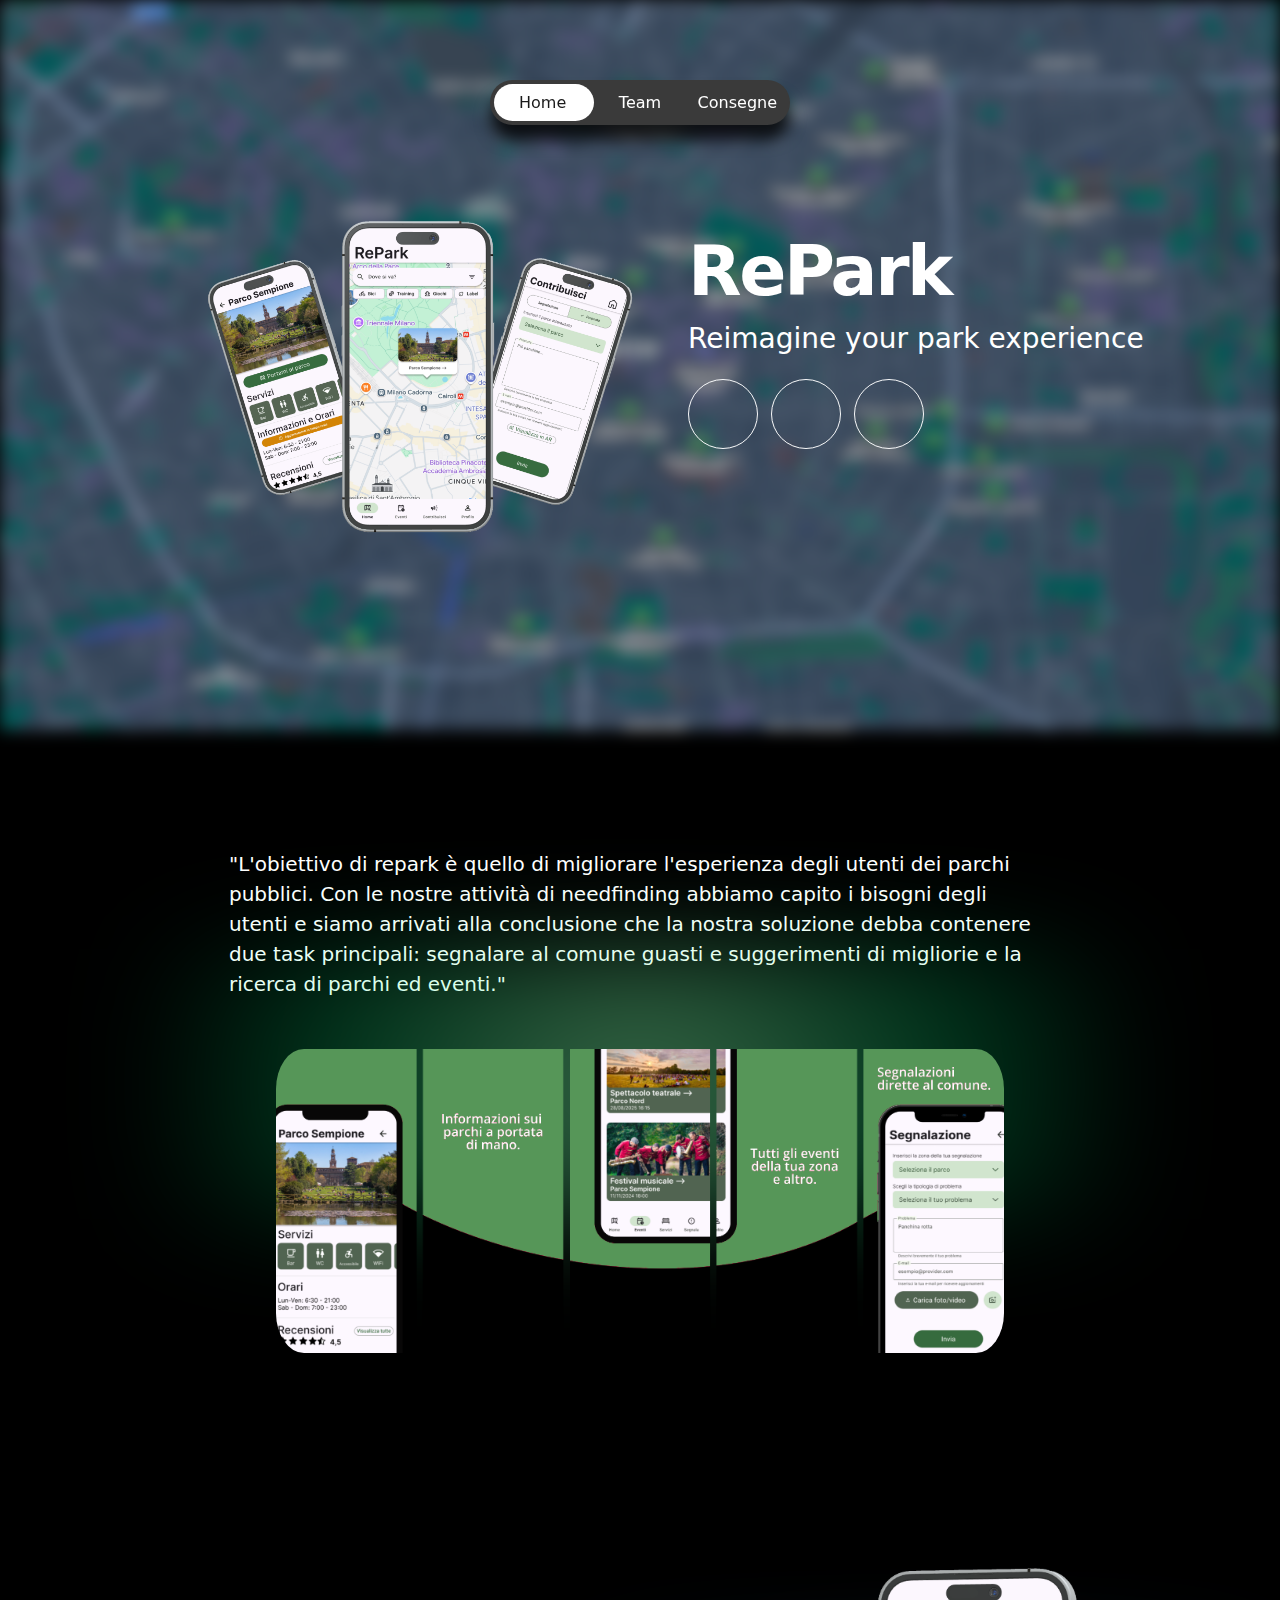
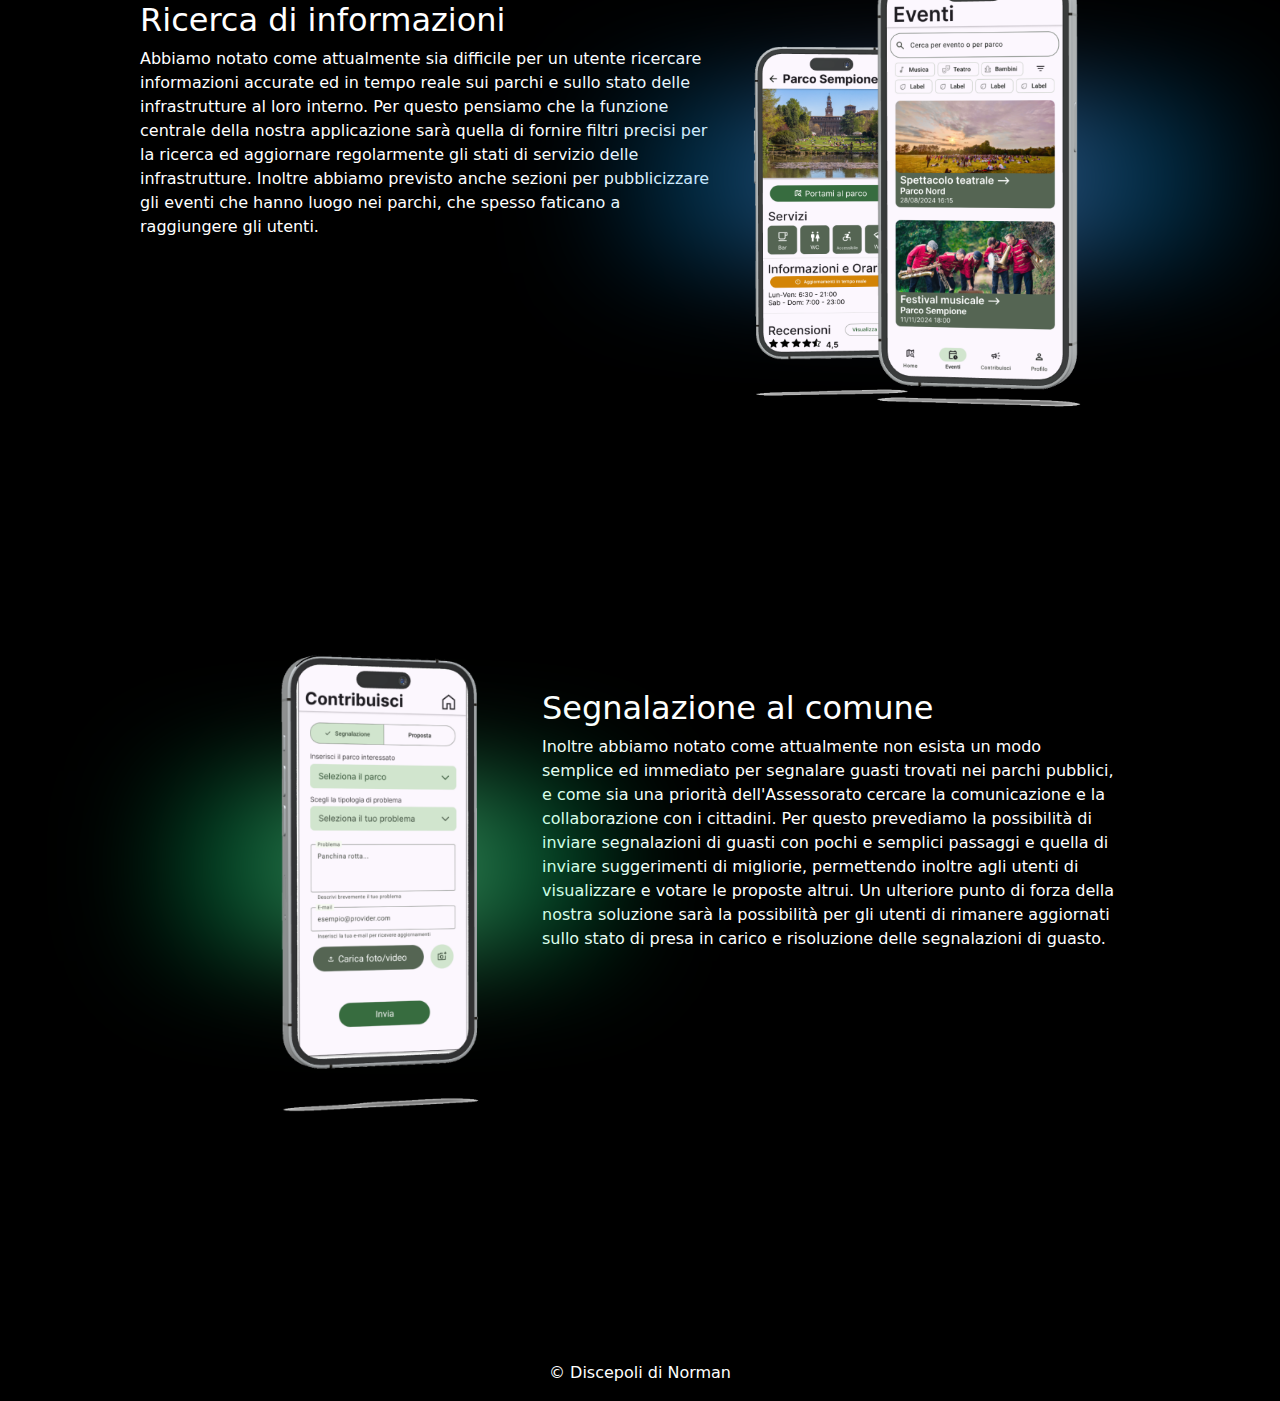
==== commit 407da9f8: "fix: website images" ====
--- a/docs/index.html
+++ b/docs/index.html
@@ -36,7 +36,7 @@
                 <div class="col-lg px-5 text-center">
                   <div class="row imagehome" >
                     <div class="col-3 col-lg-2"></div>
-                    <img  class="col-7 col-lg-9 image" src="assets/css/images/ayo.png" alt="RePark App" />
+                    <img  class="col-7 col-lg-9 image" src="assets/css/images/dash2.png" alt="RePark App" />
                   </div>
                 </div>
 
@@ -71,21 +71,21 @@
                   <div class="row justify-content-center"></div>
                     
                   </div>
-                  <div class="row" style="margin-bottom:200px; position: relative; z-index: 1;">
+                  <div class="row" style="margin-bottom:180px; position: relative; z-index: 1;">
                     <div class="col-7 mt-5" style="padding-left:100px;">
                       <h2>Ricerca di informazioni</h2>
                       <p>
                         Abbiamo notato come attualmente sia difficile per un utente ricercare informazioni accurate ed in tempo reale sui parchi e sullo stato delle infrastrutture al loro interno. Per questo pensiamo che la funzione centrale della nostra applicazione sarà quella di fornire filtri precisi per la ricerca ed aggiornare regolarmente gli stati di servizio delle infrastrutture. Inoltre abbiamo previsto anche sezioni per pubblicizzare gli eventi che hanno luogo nei parchi, che spesso faticano a raggiungere gli utenti.
                       </p>
                     </div>
-                    <img class="col-4 col-lg-4 image" src="assets/css/images/Info_sm.png" alt="" style="z-index: 1;">
+                    <img class="col-4 col-lg-4 image" src="assets/css/images/info.png" alt="" style="z-index: 1;">
                     <!-- Gradient Background -->
                     <div class="gradient-bg"></div>
                   </div>
                   
                   <div class="row justify-content-end mt-5" style="margin-bottom:100px; position: relative; z-index: 1;">
                     <img class="col-4 col-lg-3 image" src="assets/css/images/report.png" alt=""style="z-index: 1;">
-                    <div class="col-7 mt-4" style="padding-right:100px;">
+                    <div class="col-7 mt-5" style="padding-right:100px;">
                       <h2>Segnalazione al comune</h2>
                       <p>
                         Inoltre abbiamo notato come attualmente non esista un modo semplice ed immediato per segnalare guasti trovati nei parchi pubblici, e come sia una priorità dell'Assessorato cercare la comunicazione e la collaborazione con i cittadini. Per questo prevediamo la possibilità di inviare segnalazioni di guasti con pochi e semplici passaggi e quella di inviare suggerimenti di migliorie, permettendo inoltre agli utenti di visualizzare e votare le proposte altrui. Un ulteriore punto di forza della nostra soluzione sarà la possibilità per gli utenti di rimanere aggiornati sullo stato di presa in carico e risoluzione delle segnalazioni di guasto.
@@ -182,7 +182,7 @@
   		<div id="consegne-content" class="content">
         <div class="row text-center">
 
-          <div class="items" style="margin-bottom: 300px; margin-top: 450px;">
+          <div class="items" style="margin-bottom: 300px; margin-top: 400px;">
             <div class="item active">
               <iframe src="assets/pdf/C1 - Needfinding.pdf" width="100%" height="600" style="border: none;"></iframe>
             </div>
@@ -199,9 +199,15 @@
             
           </div>
         </div>
+        <div class="row text-center" style="margin-bottom: 20px;">
+          <div class="button-container">
+            <button class="buttondx">Prossima consegna</button>
+          </div>
+          
+        </div>
         <div class="row text-center" style="margin-bottom: 150px;">
           <div class="button-container">
-            <button class="buttondx">Prossima consegna</button>
+            <p style="color: grey; font-style: italic;">pdf pesanti il caricamento può richiedere qualche secondo</p>
           </div>
         </div>
         <!-- footer -->
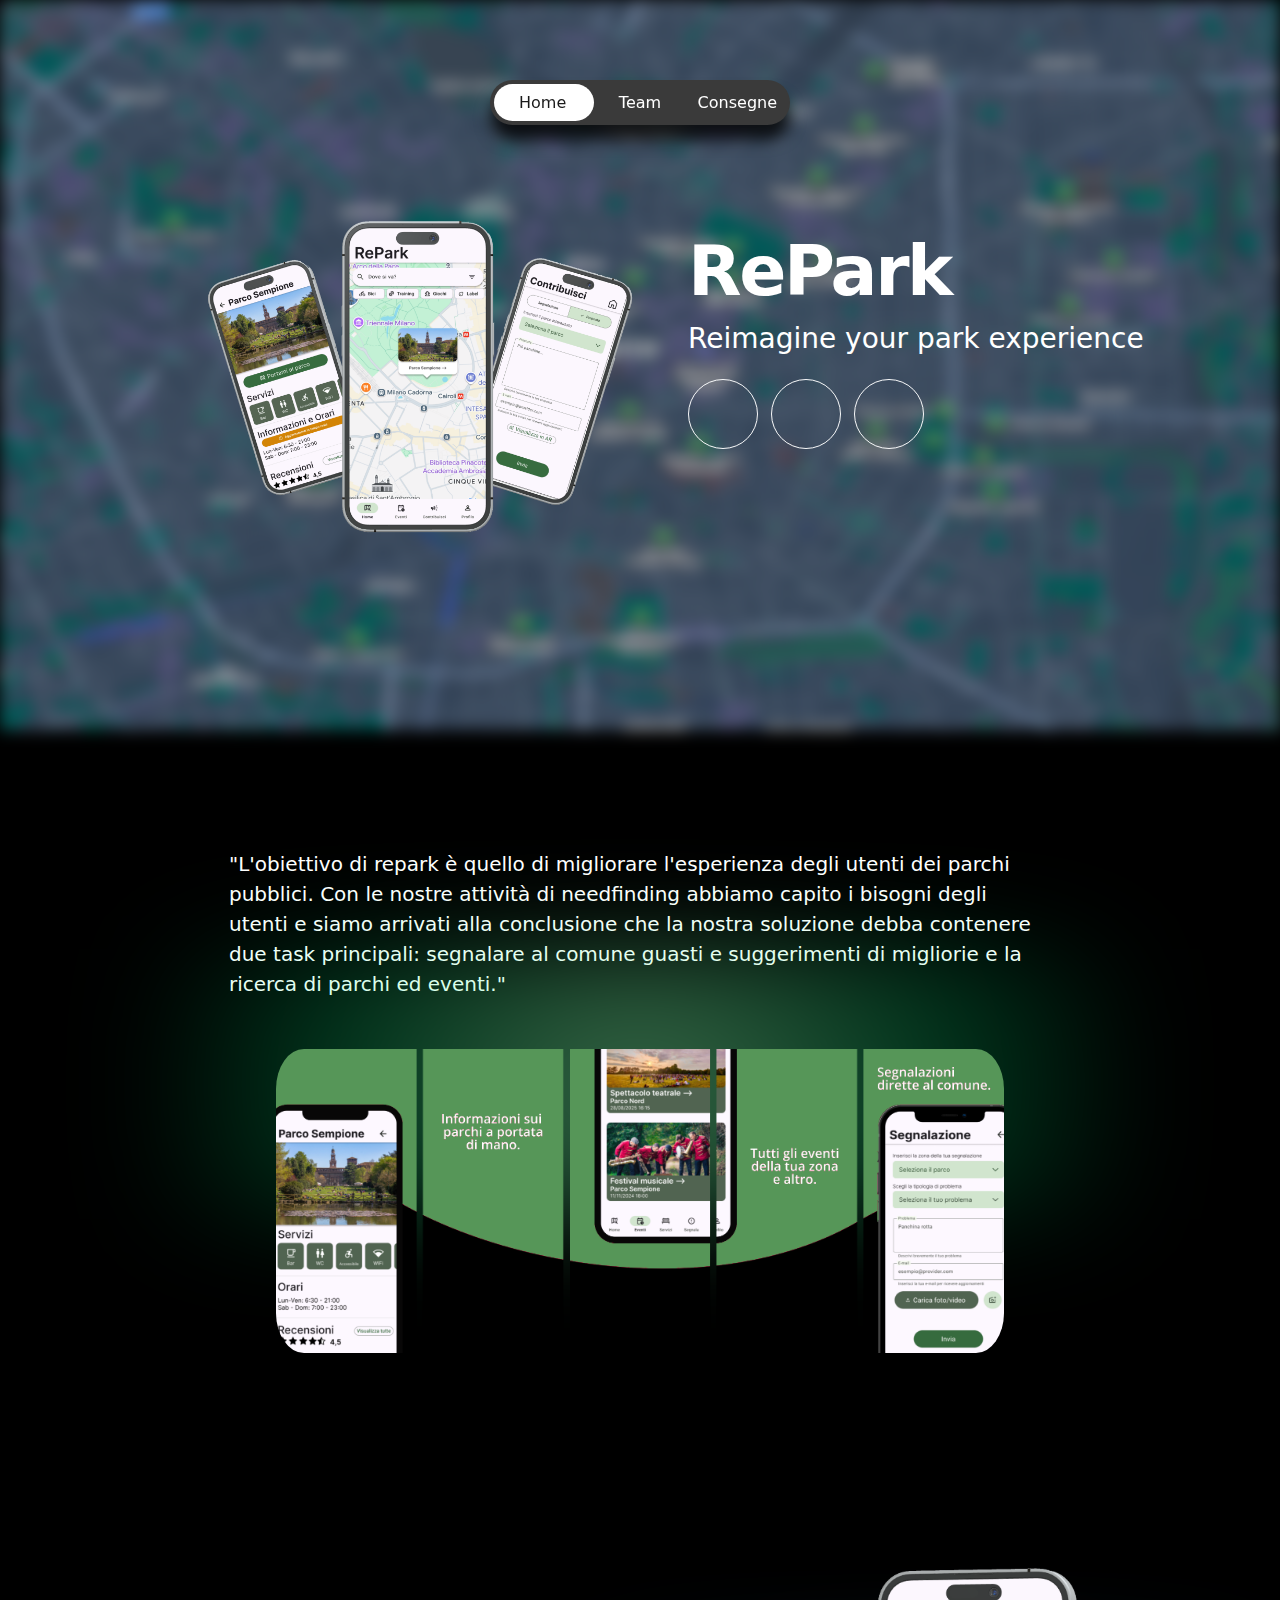
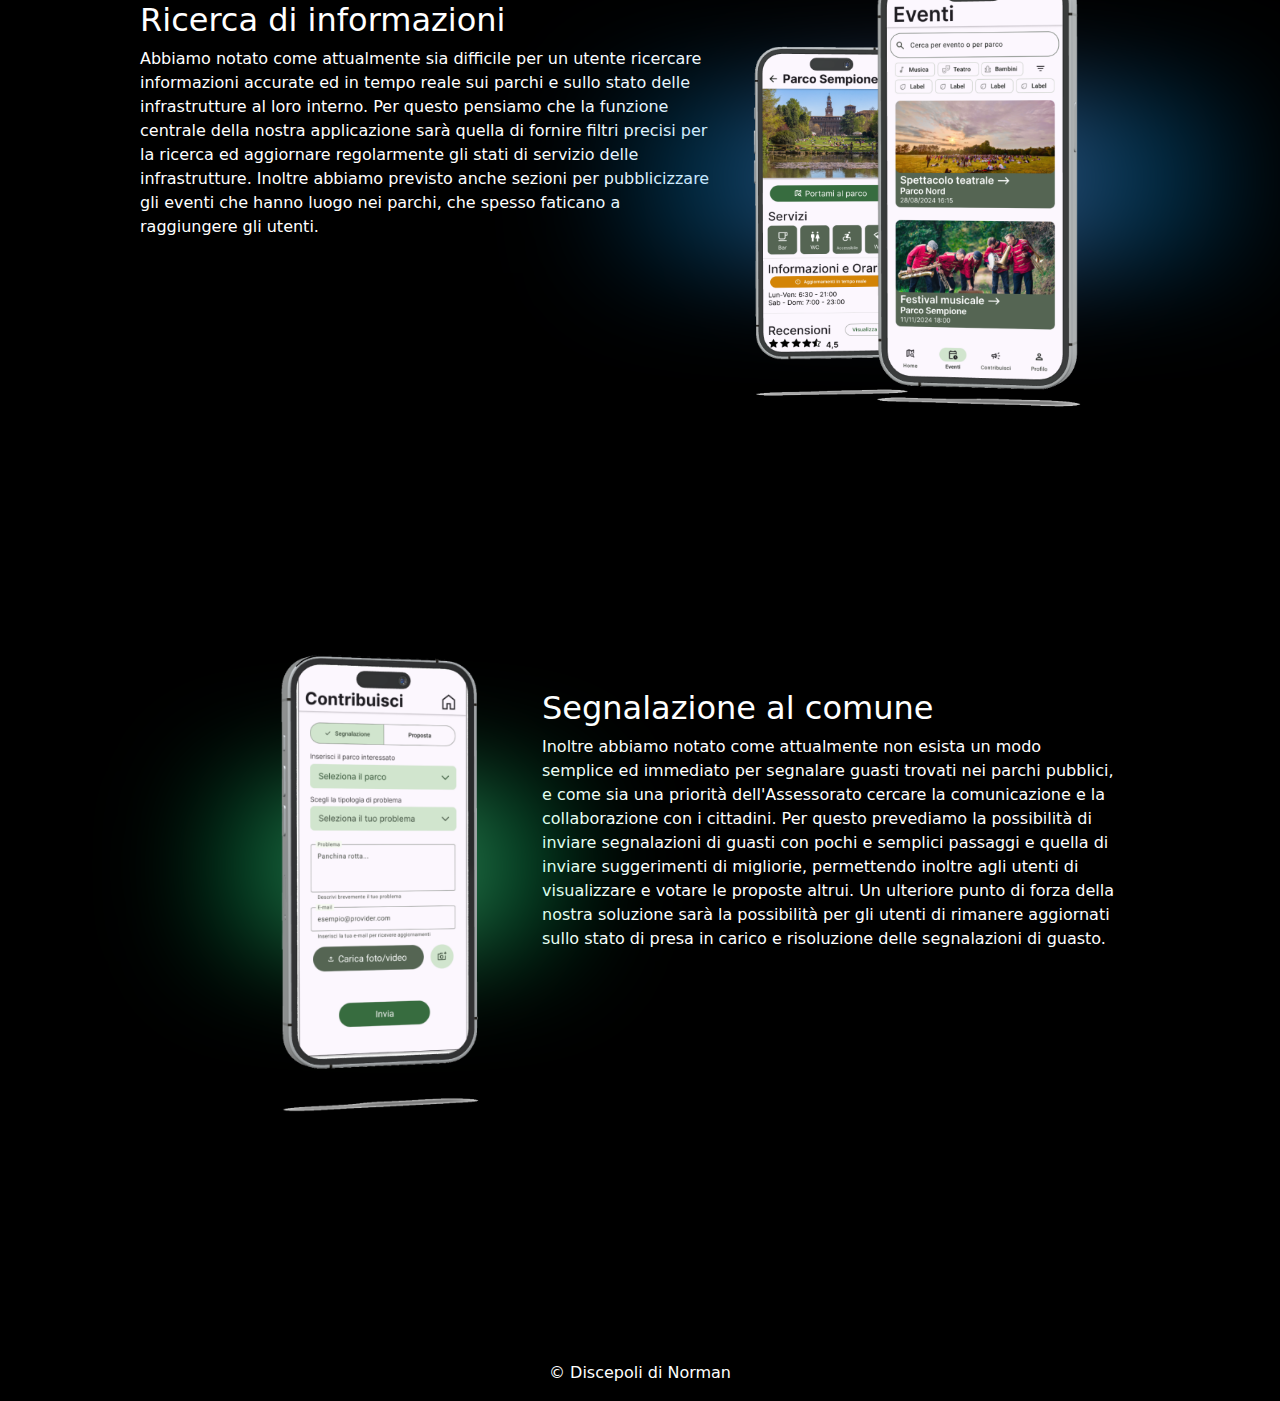
==== commit 56c299a5: "ultimato sito" ====
--- a/docs/index.html
+++ b/docs/index.html
@@ -180,36 +180,33 @@
   		</div>
 
   		<div id="consegne-content" class="content">
-        <div class="row text-center">
-
-          <div class="items" style="margin-bottom: 300px; margin-top: 400px;">
-            <div class="item active">
-              <iframe src="assets/pdf/C1 - Needfinding.pdf" width="100%" height="600" style="border: none;"></iframe>
-            </div>
-            <div class=" item next">
-              <iframe src="assets/pdf/C2 - Raffinamento e Focus.pdf" width="100%" height="600" style="border: none;"></iframe>
-            </div>
-            <div class="item">
-              <iframe src="assets/pdf/C3 - Prototipi LF.pdf" width="100%" height="600" style="border: none;"></iframe>
-            </div>
-            <div class="item prev">
-              <iframe src="assets/pdf/C3 - Prototipi LF.pdf" width="100%" height="600" style="border: none;"></iframe>
-            </div>
-            
-            
-          </div>
-        </div>
-        <div class="row text-center" style="margin-bottom: 20px;">
-          <div class="button-container">
-            <button class="buttondx">Prossima consegna</button>
-          </div>
-          
-        </div>
-        <div class="row text-center" style="margin-bottom: 150px;">
-          <div class="button-container">
-            <p style="color: grey; font-style: italic;">pdf pesanti il caricamento può richiedere qualche secondo</p>
-          </div>
-        </div>
+        <div class="row text-center" >
+          <div class="text-center">
+            <p style="margin-top: 200px;">Consegna #1</p>
+            <iframe src="assets/pdf/C1 - Needfinding.pdf"  height="600" style="border: none; max-width: 100%; width: 1200px; margin-top: 10px; margin-bottom: 40px;"></iframe>
+          </div>
+          <div class="text-center">
+            <p>Consegna #2</p>
+            <iframe src="assets/pdf/C2 - Raffinamento e Focus.pdf"  height="600" style="border: none; max-width: 100%; width: 1200px; margin-top: 10px; margin-bottom: 40px;"></iframe>
+          </div>
+          <div class="text-center">
+            <p>Consegna #3</p>
+            <iframe src="assets/pdf/C3 - Prototipi LF.pdf"  height="600" style="border: none; max-width: 100%; width: 1200px; margin-top: 10px; margin-bottom: 40px;"></iframe>
+          </div>
+          <div class="text-center">
+            <p>Consegna #4</p>
+            <iframe src="assets/pdf/C4 - Scelte di Design.pdf"  height="600" style="border: none; max-width: 100%; width: 1200px; margin-top: 10px; margin-bottom: 40px;"></iframe>
+          </div>
+          <div class="text-center">
+            <p>Consegna #5</p>
+            <iframe src="assets/pdf/C5_Valutazione_euristica_gruppo.pdf"  height="600" style="border: none; max-width: 100%; width: 1200px; margin-top: 10px; margin-bottom: 40px;"></iframe>
+          </div>
+          <div class="text-center">
+            <p>Consegna #6</p>
+            <iframe src="assets/pdf/C6 - Presentazione finale.pdf"  height="600" style="border: none; max-width: 100%; width: 1200px; margin-top: 10px; margin-bottom: 40px;"></iframe>
+          </div>
+        </div>
+        
         <!-- footer -->
         <div class="row text-center">
           <div class="col">
--- a/docs/assets/css/main2.css
+++ b/docs/assets/css/main2.css
@@ -234,7 +234,7 @@
   margin-top: 130px;
   left:30%;
   transform: translateX(-50%);
-  width: 500px;
+  width: 400px;
   height: 190px;
   z-index: 0; /* Dietro al contenuto */
   background: radial-gradient(circle, rgba(135, 250, 171, 0.6) 0%, rgba(0, 255, 136, 0.3) 60%, rgba(0, 255, 157, 0) 100%);
